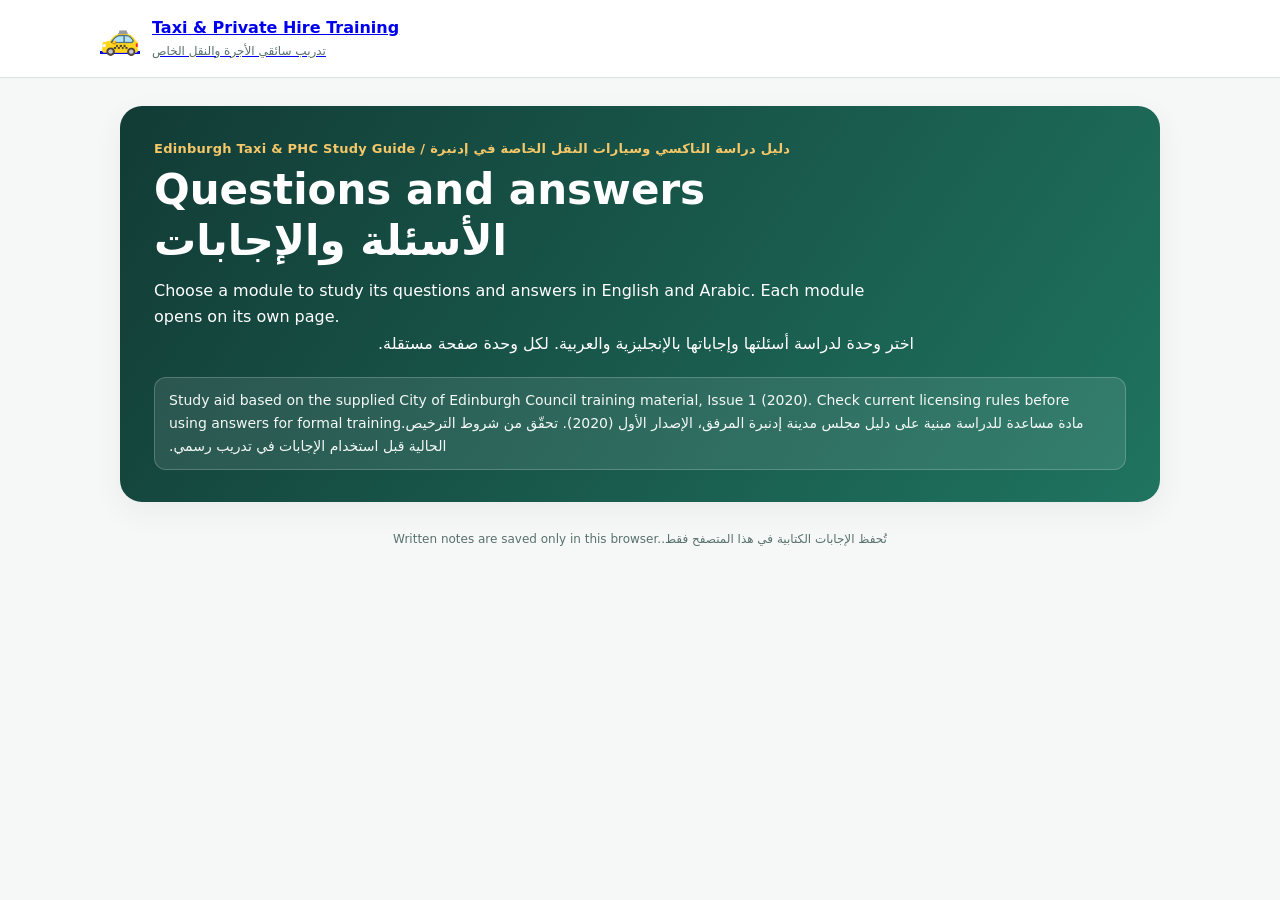
==== index.html @ d299f3bd "Make training questions bilingual and split by section" ====
<!doctype html>
<html lang="en">
<head>
  <meta charset="utf-8">
  <meta name="viewport" content="width=device-width, initial-scale=1">
  <meta name="theme-color" content="#123b36">
  <title>Taxi & PHC Training | تدريب التاكسي والنقل الخاص</title>
  <link rel="stylesheet" href="style.css">
</head>
<body data-page="home">
  <header class="topbar"><a class="brand" href="index.html"><span class="brand-mark">🚕</span><span><strong>Taxi & Private Hire Training</strong><small>تدريب سائقي الأجرة والنقل الخاص</small></span></a></header>
  <main>
    <section class="intro">
      <p class="eyebrow">Edinburgh Taxi & PHC Study Guide / دليل دراسة التاكسي وسيارات النقل الخاصة في إدنبرة</p>
      <h1>Questions and answers<br><span lang="ar" dir="rtl">الأسئلة والإجابات</span></h1>
      <p lang="en" dir="ltr">Choose a module to study its questions and answers in English and Arabic. Each module opens on its own page.</p>
      <p lang="ar" dir="rtl">اختر وحدة لدراسة أسئلتها وإجاباتها بالإنجليزية والعربية. لكل وحدة صفحة مستقلة.</p>
      <div class="notice"><span lang="en" dir="ltr">Study aid based on the supplied City of Edinburgh Council training material, Issue 1 (2020). Check current licensing rules before using answers for formal training.</span><span lang="ar" dir="rtl">مادة مساعدة للدراسة مبنية على دليل مجلس مدينة إدنبرة المرفق، الإصدار الأول (2020). تحقّق من شروط الترخيص الحالية قبل استخدام الإجابات في تدريب رسمي.</span></div>
    </section>
    <section class="module-grid" id="module-cards" aria-label="Training modules / وحدات التدريب"></section>
    <footer><span lang="en" dir="ltr">Written notes are saved only in this browser.</span><span lang="ar" dir="rtl">تُحفظ الإجابات الكتابية في هذا المتصفح فقط.</span></footer>
  </main>
  <script src="questions.js"></script><script src="answers.js"></script><script src="app.js"></script>
</body>
</html>
---- style.css ----
:root{--ink:#18312d;--muted:#58716c;--green:#176454;--pale:#edf5f2;--line:#d9e5e1;--gold:#f5c768;--white:#fff;--shadow:0 10px 30px #1d453310}*{box-sizing:border-box}body{margin:0;background:#f6f8f7;color:var(--ink);font-family:system-ui,-apple-system,"Segoe UI",Arial,sans-serif;line-height:1.65}.topbar{height:auto;min-height:74px;background:var(--white);border-bottom:1px solid var(--line);display:flex;align-items:center;justify-content:space-between;padding:12px max(calc((100% - 1080px)/2),20px);gap:20px}.brand{display:flex;align-items:center;gap:12px}.brand-mark{font-size:32px}.brand strong,.brand small{display:block}.brand small{color:var(--muted);font-size:12px}.language-toggle{border:1px solid var(--line);background:#fff;border-radius:10px;padding:9px 15px;color:var(--green);font-weight:700;cursor:pointer}main{max-width:1080px;margin:0 auto;padding:28px 20px 55px}.intro{background:linear-gradient(125deg,#123b36,#1f7460);color:white;border-radius:22px;padding:32px 34px;box-shadow:var(--shadow)}.eyebrow{color:var(--gold);font-weight:700;font-size:13px;letter-spacing:.02em;margin:0 0 6px}.intro h1{font-size:clamp(28px,5vw,42px);line-height:1.2;margin:0 0 12px}.intro>p:not(.eyebrow){max-width:760px;margin:0}.notice{margin-top:20px;background:#ffffff18;border:1px solid #ffffff35;border-radius:12px;padding:11px 14px;color:#f4f9f7;font-size:14px}.toolbar{display:grid;grid-template-columns:2fr 1fr 1fr;gap:12px;margin:22px 0 10px}.toolbar label{display:grid;gap:5px;font-size:13px;font-weight:700;color:var(--muted)}input,select,textarea{font:inherit;color:var(--ink);border:1px solid var(--line);background:white;border-radius:10px;padding:10px 12px;min-width:0}input:focus,select:focus,textarea:focus,button:focus-visible{outline:3px solid #82c9b5;outline-offset:2px}.progress-row{display:flex;justify-content:space-between;color:var(--muted);font-size:13px;margin:14px 2px}.question-list{display:grid;gap:13px}.card{background:var(--white);border:1px solid var(--line);border-radius:16px;padding:20px 22px;box-shadow:var(--shadow)}.card-head{display:flex;justify-content:space-between;align-items:center;gap:10px;margin-bottom:9px}.tag{background:var(--pale);color:var(--green);border-radius:999px;padding:4px 10px;font-size:12px;font-weight:700}.source{color:var(--muted);font-size:12px;white-space:nowrap}.question{font-size:18px;font-weight:750;margin:0 0 14px;line-height:1.55}.options{display:grid;gap:8px}.option{display:flex;align-items:flex-start;gap:9px;border:1px solid var(--line);padding:10px 12px;border-radius:10px;cursor:pointer}.option:hover{background:#f7fbf9}.option input{margin-top:5px;accent-color:var(--green)}.written textarea{width:100%;min-height:88px;resize:vertical}.actions{display:flex;align-items:center;flex-wrap:wrap;gap:9px;margin-top:13px}.primary,.secondary{border:0;border-radius:9px;padding:9px 14px;font-weight:700;cursor:pointer}.primary{background:var(--green);color:white}.secondary{background:var(--pale);color:var(--green)}.result{font-weight:700;font-size:14px}.correct{color:#177449}.incorrect{color:#aa4038}.feedback{border-inline-start:3px solid var(--green);background:#f4f9f7;padding:10px 12px;margin-top:12px;border-radius:7px;color:#38534d;font-size:14px}.empty{padding:35px;text-align:center;background:white;border:1px dashed var(--line);border-radius:14px;color:var(--muted)}footer{text-align:center;margin:28px auto 0;color:var(--muted);font-size:12px}.ltr{direction:ltr;text-align:left}body[data-lang="en"]{direction:ltr}.english .brand strong{direction:ltr}body[data-lang="en"] .question-list{direction:ltr}body[data-lang="en"] .card{text-align:left}body[data-lang="en"] .feedback{border-inline-start:0;border-left:3px solid var(--green)}@media(max-width:700px){.toolbar{grid-template-columns:1fr 1fr}.search{grid-column:1/-1}.intro{padding:25px 21px}.card{padding:17px}.topbar{padding-inline:16px}}@media(max-width:420px){.toolbar{grid-template-columns:1fr}.search{grid-column:auto}.card-head{align-items:flex-start;flex-direction:column}}
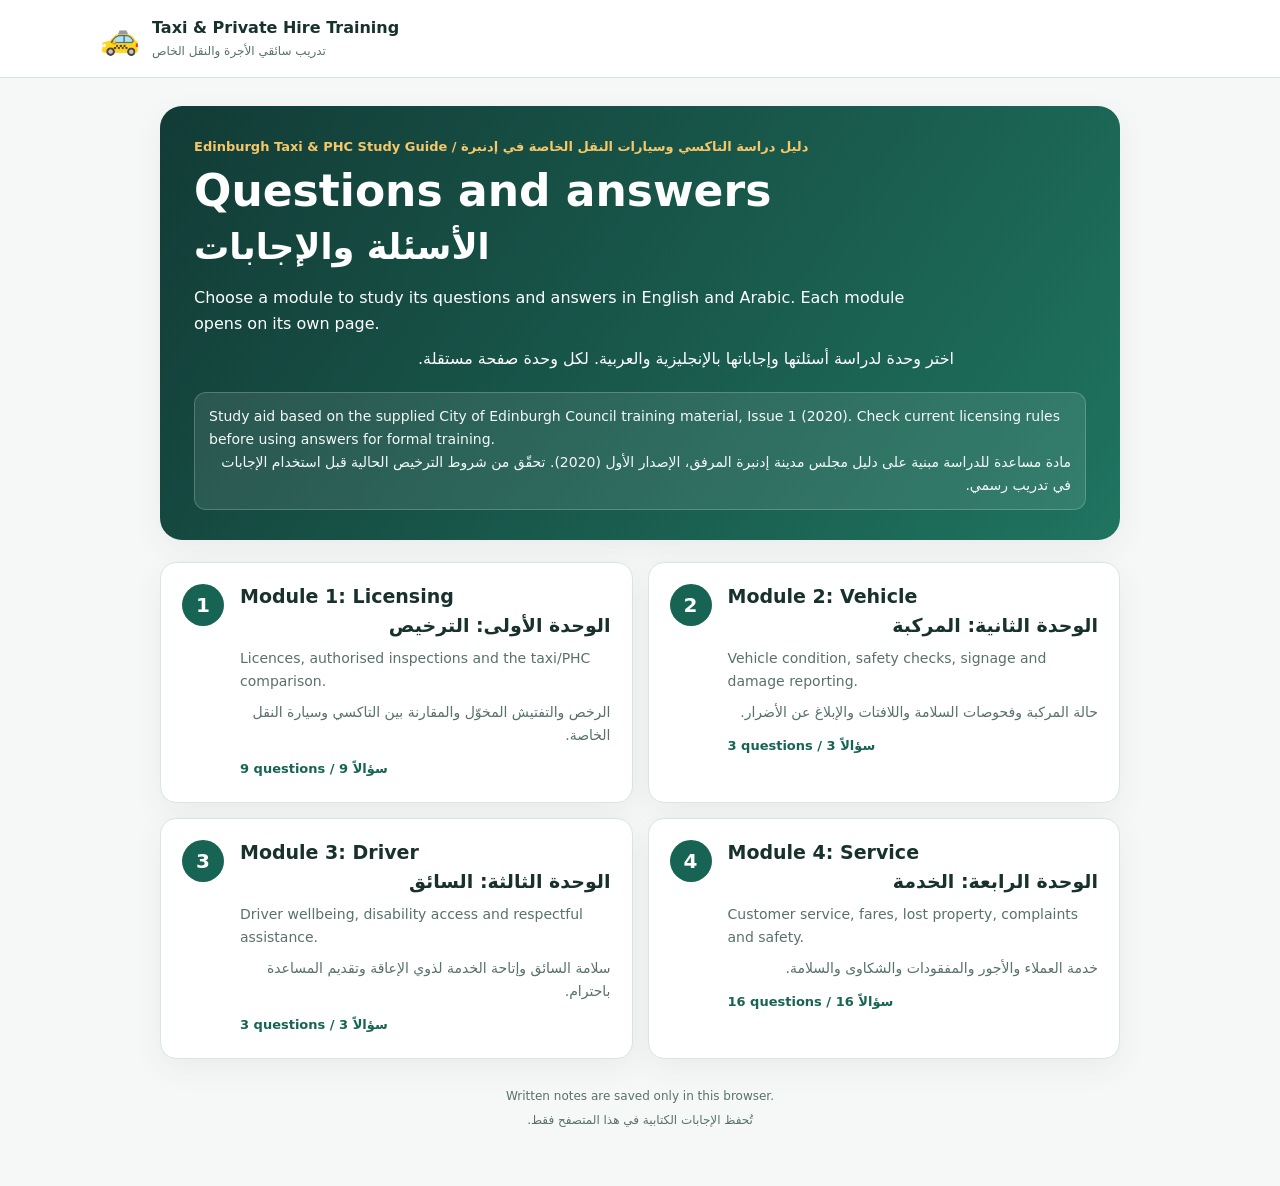
==== commit 5d40bc65: "Refresh page assets for bilingual training" ====
--- a/index.html
+++ b/index.html
@@ -5,7 +5,7 @@
   <meta name="viewport" content="width=device-width, initial-scale=1">
   <meta name="theme-color" content="#123b36">
   <title>Taxi & PHC Training | تدريب التاكسي والنقل الخاص</title>
-  <link rel="stylesheet" href="style.css">
+  <link rel="stylesheet" href="style.css?v=20261118-2">
 </head>
 <body data-page="home">
   <header class="topbar"><a class="brand" href="index.html"><span class="brand-mark">🚕</span><span><strong>Taxi & Private Hire Training</strong><small>تدريب سائقي الأجرة والنقل الخاص</small></span></a></header>
@@ -20,6 +20,6 @@
     <section class="module-grid" id="module-cards" aria-label="Training modules / وحدات التدريب"></section>
     <footer><span lang="en" dir="ltr">Written notes are saved only in this browser.</span><span lang="ar" dir="rtl">تُحفظ الإجابات الكتابية في هذا المتصفح فقط.</span></footer>
   </main>
-  <script src="questions.js"></script><script src="answers.js"></script><script src="app.js"></script>
+  <script src="questions.js?v=20261118-2"></script><script src="answers.js?v=20261118-2"></script><script src="app.js?v=20261118-2"></script>
 </body>
 </html>
--- a/style.css
+++ b/style.css
@@ -1 +1 @@
-:root{--ink:#18312d;--muted:#58716c;--green:#176454;--pale:#edf5f2;--line:#d9e5e1;--gold:#f5c768;--white:#fff;--shadow:0 10px 30px #1d453310}*{box-sizing:border-box}body{margin:0;background:#f6f8f7;color:var(--ink);font-family:system-ui,-apple-system,"Segoe UI",Arial,sans-serif;line-height:1.65}.topbar{height:auto;min-height:74px;background:var(--white);border-bottom:1px solid var(--line);display:flex;align-items:center;justify-content:space-between;padding:12px max(calc((100% - 1080px)/2),20px);gap:20px}.brand{display:flex;align-items:center;gap:12px}.brand-mark{font-size:32px}.brand strong,.brand small{display:block}.brand small{color:var(--muted);font-size:12px}.language-toggle{border:1px solid var(--line);background:#fff;border-radius:10px;padding:9px 15px;color:var(--green);font-weight:700;cursor:pointer}main{max-width:1080px;margin:0 auto;padding:28px 20px 55px}.intro{background:linear-gradient(125deg,#123b36,#1f7460);color:white;border-radius:22px;padding:32px 34px;box-shadow:var(--shadow)}.eyebrow{color:var(--gold);font-weight:700;font-size:13px;letter-spacing:.02em;margin:0 0 6px}.intro h1{font-size:clamp(28px,5vw,42px);line-height:1.2;margin:0 0 12px}.intro>p:not(.eyebrow){max-width:760px;margin:0}.notice{margin-top:20px;background:#ffffff18;border:1px solid #ffffff35;border-radius:12px;padding:11px 14px;color:#f4f9f7;font-size:14px}.toolbar{display:grid;grid-template-columns:2fr 1fr 1fr;gap:12px;margin:22px 0 10px}.toolbar label{display:grid;gap:5px;font-size:13px;font-weight:700;color:var(--muted)}input,select,textarea{font:inherit;color:var(--ink);border:1px solid var(--line);background:white;border-radius:10px;padding:10px 12px;min-width:0}input:focus,select:focus,textarea:focus,button:focus-visible{outline:3px solid #82c9b5;outline-offset:2px}.progress-row{display:flex;justify-content:space-between;color:var(--muted);font-size:13px;margin:14px 2px}.question-list{display:grid;gap:13px}.card{background:var(--white);border:1px solid var(--line);border-radius:16px;padding:20px 22px;box-shadow:var(--shadow)}.card-head{display:flex;justify-content:space-between;align-items:center;gap:10px;margin-bottom:9px}.tag{background:var(--pale);color:var(--green);border-radius:999px;padding:4px 10px;font-size:12px;font-weight:700}.source{color:var(--muted);font-size:12px;white-space:nowrap}.question{font-size:18px;font-weight:750;margin:0 0 14px;line-height:1.55}.options{display:grid;gap:8px}.option{display:flex;align-items:flex-start;gap:9px;border:1px solid var(--line);padding:10px 12px;border-radius:10px;cursor:pointer}.option:hover{background:#f7fbf9}.option input{margin-top:5px;accent-color:var(--green)}.written textarea{width:100%;min-height:88px;resize:vertical}.actions{display:flex;align-items:center;flex-wrap:wrap;gap:9px;margin-top:13px}.primary,.secondary{border:0;border-radius:9px;padding:9px 14px;font-weight:700;cursor:pointer}.primary{background:var(--green);color:white}.secondary{background:var(--pale);color:var(--green)}.result{font-weight:700;font-size:14px}.correct{color:#177449}.incorrect{color:#aa4038}.feedback{border-inline-start:3px solid var(--green);background:#f4f9f7;padding:10px 12px;margin-top:12px;border-radius:7px;color:#38534d;font-size:14px}.empty{padding:35px;text-align:center;background:white;border:1px dashed var(--line);border-radius:14px;color:var(--muted)}footer{text-align:center;margin:28px auto 0;color:var(--muted);font-size:12px}.ltr{direction:ltr;text-align:left}body[data-lang="en"]{direction:ltr}.english .brand strong{direction:ltr}body[data-lang="en"] .question-list{direction:ltr}body[data-lang="en"] .card{text-align:left}body[data-lang="en"] .feedback{border-inline-start:0;border-left:3px solid var(--green)}@media(max-width:700px){.toolbar{grid-template-columns:1fr 1fr}.search{grid-column:1/-1}.intro{padding:25px 21px}.card{padding:17px}.topbar{padding-inline:16px}}@media(max-width:420px){.toolbar{grid-template-columns:1fr}.search{grid-column:auto}.card-head{align-items:flex-start;flex-direction:column}}
+:root{--ink:#18312d;--muted:#58716c;--green:#176454;--deep:#123b36;--pale:#edf5f2;--line:#d9e5e1;--gold:#f5c768;--white:#fff;--shadow:0 10px 30px #1d453310}*{box-sizing:border-box}body{margin:0;background:#f6f8f7;color:var(--ink);font-family:system-ui,-apple-system,"Segoe UI",Arial,sans-serif;line-height:1.65}.topbar{min-height:74px;background:var(--white);border-bottom:1px solid var(--line);display:flex;align-items:center;justify-content:space-between;padding:12px max(calc((100% - 1080px)/2),20px);gap:20px}.brand{display:flex;align-items:center;gap:12px;color:var(--ink);text-decoration:none}.brand-mark{font-size:32px}.brand strong,.brand small{display:block}.brand small{color:var(--muted);font-size:12px}.all-modules{color:var(--green);font-weight:700;text-decoration:none}main{max-width:1000px;margin:0 auto;padding:28px 20px 55px}.intro,.module-intro{background:linear-gradient(125deg,var(--deep),#1f7460);color:white;border-radius:22px;padding:30px 34px;box-shadow:var(--shadow)}.eyebrow{color:var(--gold);font-weight:700;font-size:13px;margin:0 0 8px}.intro h1{font-size:clamp(30px,5vw,44px);line-height:1.2;margin:0 0 14px}.intro h1 span{font-size:.8em}.intro>p:not(.eyebrow){max-width:760px;margin:8px 0}.notice{margin-top:20px;background:#ffffff18;border:1px solid #ffffff35;border-radius:12px;padding:12px 14px;color:#f4f9f7;font-size:14px}.notice span{display:block}.module-grid{display:grid;grid-template-columns:repeat(2,minmax(0,1fr));gap:15px;margin:22px 0}.module-card{display:flex;gap:16px;align-items:flex-start;padding:21px;background:white;border:1px solid var(--line);border-radius:16px;text-decoration:none;color:var(--ink);box-shadow:var(--shadow);transition:transform .15s,border-color .15s}.module-card:hover{transform:translateY(-2px);border-color:#8ab9aa}.module-number{flex:none;width:42px;height:42px;border-radius:50%;background:var(--green);color:white;display:grid;place-items:center;font-size:20px;font-weight:800}.module-card h2{margin:0;font-size:19px;line-height:1.35}.module-card h2[lang=ar]{margin-top:3px}.module-card p{margin:8px 0;color:var(--muted);font-size:14px}.module-card strong{color:var(--green);font-size:13px}.module-nav{display:flex;align-items:center;justify-content:space-between;gap:12px;margin:0 0 18px}.module-nav a{color:#e8f5f0;text-decoration:none;font-size:13px;font-weight:700}.module-nav a:hover{text-decoration:underline}.module-intro h1{margin:0;font-size:clamp(26px,4vw,38px);line-height:1.2}.module-intro h1 span{display:block}.bilingual-intro{margin-top:10px}.bilingual-intro p{margin:4px 0}.count-pill{display:inline-block;margin:14px 0 0;padding:5px 12px;border-radius:99px;background:#ffffff20;font-size:13px}.question-list{display:grid;gap:14px;margin-top:20px}.question-card{padding:20px 22px;background:white;border:1px solid var(--line);border-radius:16px;box-shadow:var(--shadow)}.meta{display:flex;justify-content:space-between;gap:12px;color:var(--muted);font-size:12px;margin-bottom:12px}.question-prompt{padding:12px 14px;background:#f1f7f5;border-radius:12px;border-inline-start:4px solid var(--green)}.language-label{display:block;margin-bottom:8px;color:var(--green);font-size:13px;font-weight:800}.bilingual p{margin:3px 0}.bilingual p[lang=en]{text-align:left}.bilingual p[lang=ar]{text-align:right}.question-text p{font-weight:700;font-size:17px;line-height:1.5}.options{border:0;padding:0;margin:15px 0 0}.options legend{font-weight:700;color:var(--muted);font-size:13px;margin-bottom:8px}.option{display:flex;align-items:flex-start;gap:10px;padding:10px 12px;margin:7px 0;border:1px solid var(--line);border-radius:10px;cursor:pointer}.option:hover{background:#f7fbf9}.option input{margin-top:6px;accent-color:var(--green)}.option span{display:grid;gap:1px}.option b[lang=en]{text-align:left}.option b[lang=ar]{text-align:right}.response-label{display:grid;gap:6px;margin-top:14px;font-weight:700;color:var(--muted)}.response-label span{display:block}.response-label span[lang=ar]{text-align:right}textarea{width:100%;min-height:78px;padding:10px 12px;border:1px solid var(--line);border-radius:10px;font:inherit;color:var(--ink);resize:vertical}.actions{display:flex;align-items:center;gap:12px;flex-wrap:wrap;margin:12px 0}.check-button{border:0;border-radius:9px;background:var(--green);color:white;padding:9px 14px;font:inherit;font-weight:700;cursor:pointer}.check-button:hover{background:#124f43}.result{display:flex;gap:10px;font-weight:700;font-size:14px}.correct{color:#177449}.incorrect{color:#aa4038}.answer{margin-top:12px;border-top:1px solid var(--line);padding-top:10px}.answer summary{display:flex;gap:16px;cursor:pointer;color:var(--green);font-weight:800}.answer-body{margin-top:12px;padding:13px 14px;background:#f4f9f7;border-radius:10px}.answer-body h3,.answer-body h4{display:flex;justify-content:space-between;gap:10px;margin:0 0 8px;color:var(--green);font-size:15px}.answer-body h4{margin-top:13px}.answer-text p,.explanation-text p{white-space:pre-line;margin:0 0 7px}.answer-text p[lang=en],.explanation-text p[lang=en]{text-align:left}.answer-text p[lang=ar],.explanation-text p[lang=ar]{text-align:right}.bottom-nav{margin:24px 2px}.bottom-nav a{color:var(--green)}footer{display:grid;gap:4px;text-align:center;margin:28px auto 0;color:var(--muted);font-size:12px}footer span[lang=ar]{text-align:center}button:focus-visible,a:focus-visible,input:focus-visible,textarea:focus-visible{outline:3px solid #82c9b5;outline-offset:2px}@media(max-width:680px){.module-grid{grid-template-columns:1fr}.intro,.module-intro{padding:24px 20px}.question-card{padding:16px}.module-nav{flex-wrap:wrap}.meta{align-items:flex-start}.topbar{padding-inline:15px}.all-modules{font-size:12px}}
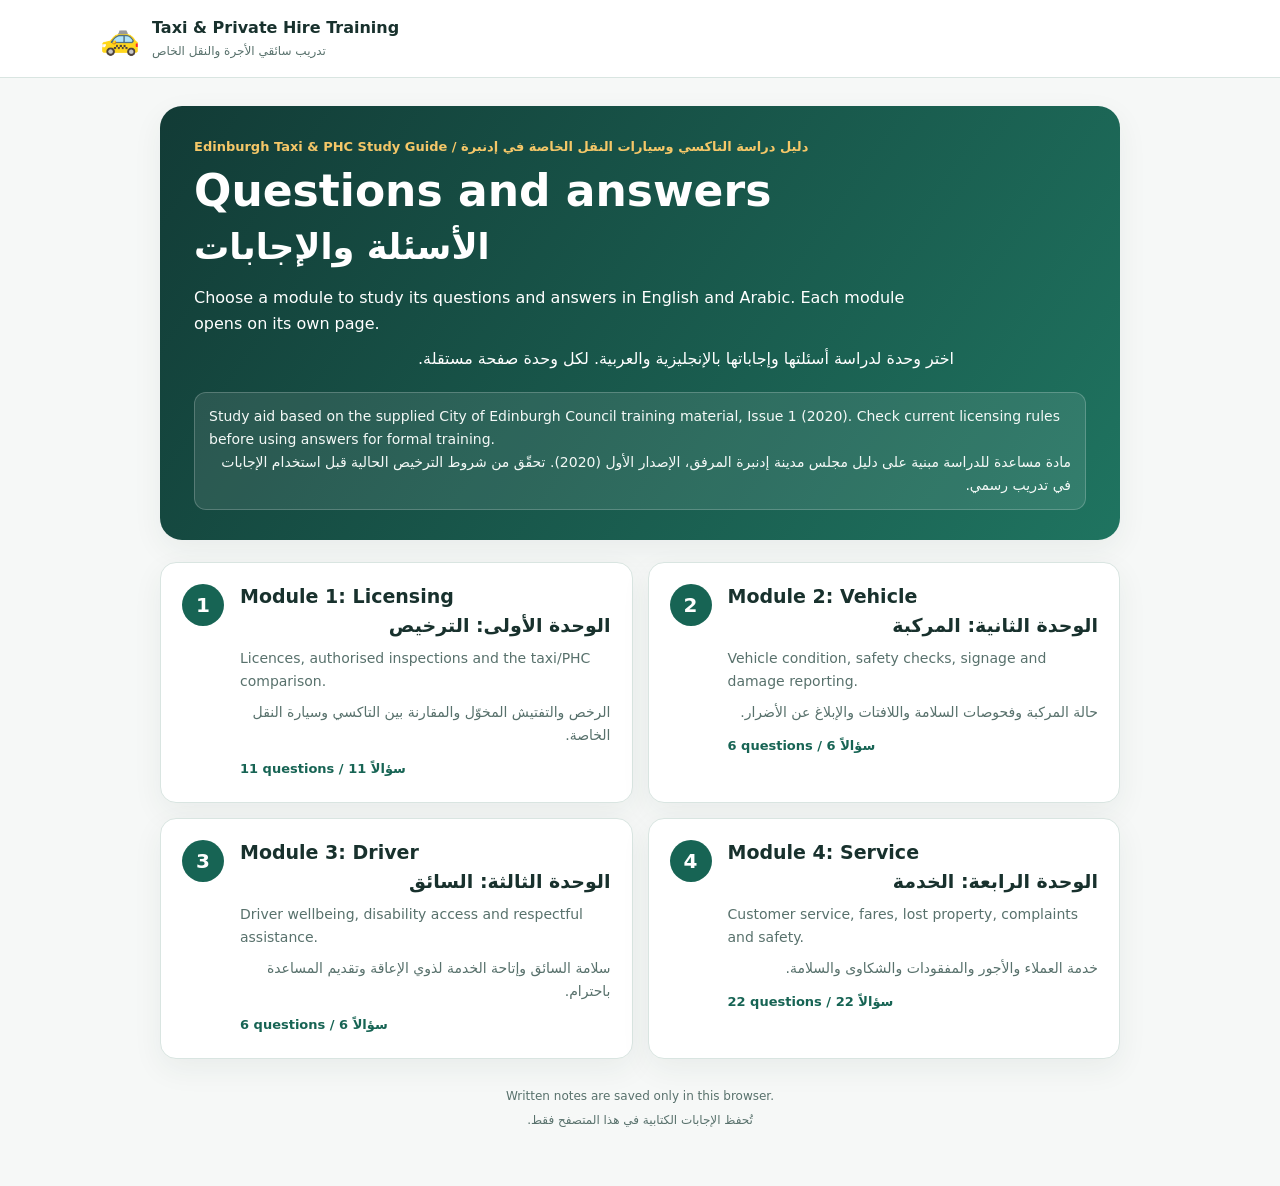
==== commit 0d5bfe40: "Polish bilingual child safety guidance" ====
--- a/index.html
+++ b/index.html
@@ -5,7 +5,7 @@
   <meta name="viewport" content="width=device-width, initial-scale=1">
   <meta name="theme-color" content="#123b36">
   <title>Taxi & PHC Training | تدريب التاكسي والنقل الخاص</title>
-  <link rel="stylesheet" href="style.css?v=20261118-2">
+  <link rel="stylesheet" href="style.css?v=20261118-4">
 </head>
 <body data-page="home">
   <header class="topbar"><a class="brand" href="index.html"><span class="brand-mark">🚕</span><span><strong>Taxi & Private Hire Training</strong><small>تدريب سائقي الأجرة والنقل الخاص</small></span></a></header>
@@ -20,6 +20,6 @@
     <section class="module-grid" id="module-cards" aria-label="Training modules / وحدات التدريب"></section>
     <footer><span lang="en" dir="ltr">Written notes are saved only in this browser.</span><span lang="ar" dir="rtl">تُحفظ الإجابات الكتابية في هذا المتصفح فقط.</span></footer>
   </main>
-  <script src="questions.js?v=20261118-2"></script><script src="answers.js?v=20261118-2"></script><script src="app.js?v=20261118-2"></script>
+  <script src="questions.js?v=20261118-4"></script><script src="extra-questions.js?v=20261118-4"></script><script src="answers.js?v=20261118-4"></script><script src="course-guide.js?v=20261118-4"></script><script src="app.js?v=20261118-4"></script>
 </body>
 </html>
--- a/style.css
+++ b/style.css
@@ -1 +1,3 @@
 :root{--ink:#18312d;--muted:#58716c;--green:#176454;--deep:#123b36;--pale:#edf5f2;--line:#d9e5e1;--gold:#f5c768;--white:#fff;--shadow:0 10px 30px #1d453310}*{box-sizing:border-box}body{margin:0;background:#f6f8f7;color:var(--ink);font-family:system-ui,-apple-system,"Segoe UI",Arial,sans-serif;line-height:1.65}.topbar{min-height:74px;background:var(--white);border-bottom:1px solid var(--line);display:flex;align-items:center;justify-content:space-between;padding:12px max(calc((100% - 1080px)/2),20px);gap:20px}.brand{display:flex;align-items:center;gap:12px;color:var(--ink);text-decoration:none}.brand-mark{font-size:32px}.brand strong,.brand small{display:block}.brand small{color:var(--muted);font-size:12px}.all-modules{color:var(--green);font-weight:700;text-decoration:none}main{max-width:1000px;margin:0 auto;padding:28px 20px 55px}.intro,.module-intro{background:linear-gradient(125deg,var(--deep),#1f7460);color:white;border-radius:22px;padding:30px 34px;box-shadow:var(--shadow)}.eyebrow{color:var(--gold);font-weight:700;font-size:13px;margin:0 0 8px}.intro h1{font-size:clamp(30px,5vw,44px);line-height:1.2;margin:0 0 14px}.intro h1 span{font-size:.8em}.intro>p:not(.eyebrow){max-width:760px;margin:8px 0}.notice{margin-top:20px;background:#ffffff18;border:1px solid #ffffff35;border-radius:12px;padding:12px 14px;color:#f4f9f7;font-size:14px}.notice span{display:block}.module-grid{display:grid;grid-template-columns:repeat(2,minmax(0,1fr));gap:15px;margin:22px 0}.module-card{display:flex;gap:16px;align-items:flex-start;padding:21px;background:white;border:1px solid var(--line);border-radius:16px;text-decoration:none;color:var(--ink);box-shadow:var(--shadow);transition:transform .15s,border-color .15s}.module-card:hover{transform:translateY(-2px);border-color:#8ab9aa}.module-number{flex:none;width:42px;height:42px;border-radius:50%;background:var(--green);color:white;display:grid;place-items:center;font-size:20px;font-weight:800}.module-card h2{margin:0;font-size:19px;line-height:1.35}.module-card h2[lang=ar]{margin-top:3px}.module-card p{margin:8px 0;color:var(--muted);font-size:14px}.module-card strong{color:var(--green);font-size:13px}.module-nav{display:flex;align-items:center;justify-content:space-between;gap:12px;margin:0 0 18px}.module-nav a{color:#e8f5f0;text-decoration:none;font-size:13px;font-weight:700}.module-nav a:hover{text-decoration:underline}.module-intro h1{margin:0;font-size:clamp(26px,4vw,38px);line-height:1.2}.module-intro h1 span{display:block}.bilingual-intro{margin-top:10px}.bilingual-intro p{margin:4px 0}.count-pill{display:inline-block;margin:14px 0 0;padding:5px 12px;border-radius:99px;background:#ffffff20;font-size:13px}.question-list{display:grid;gap:14px;margin-top:20px}.question-card{padding:20px 22px;background:white;border:1px solid var(--line);border-radius:16px;box-shadow:var(--shadow)}.meta{display:flex;justify-content:space-between;gap:12px;color:var(--muted);font-size:12px;margin-bottom:12px}.question-prompt{padding:12px 14px;background:#f1f7f5;border-radius:12px;border-inline-start:4px solid var(--green)}.language-label{display:block;margin-bottom:8px;color:var(--green);font-size:13px;font-weight:800}.bilingual p{margin:3px 0}.bilingual p[lang=en]{text-align:left}.bilingual p[lang=ar]{text-align:right}.question-text p{font-weight:700;font-size:17px;line-height:1.5}.options{border:0;padding:0;margin:15px 0 0}.options legend{font-weight:700;color:var(--muted);font-size:13px;margin-bottom:8px}.option{display:flex;align-items:flex-start;gap:10px;padding:10px 12px;margin:7px 0;border:1px solid var(--line);border-radius:10px;cursor:pointer}.option:hover{background:#f7fbf9}.option input{margin-top:6px;accent-color:var(--green)}.option span{display:grid;gap:1px}.option b[lang=en]{text-align:left}.option b[lang=ar]{text-align:right}.response-label{display:grid;gap:6px;margin-top:14px;font-weight:700;color:var(--muted)}.response-label span{display:block}.response-label span[lang=ar]{text-align:right}textarea{width:100%;min-height:78px;padding:10px 12px;border:1px solid var(--line);border-radius:10px;font:inherit;color:var(--ink);resize:vertical}.actions{display:flex;align-items:center;gap:12px;flex-wrap:wrap;margin:12px 0}.check-button{border:0;border-radius:9px;background:var(--green);color:white;padding:9px 14px;font:inherit;font-weight:700;cursor:pointer}.check-button:hover{background:#124f43}.result{display:flex;gap:10px;font-weight:700;font-size:14px}.correct{color:#177449}.incorrect{color:#aa4038}.answer{margin-top:12px;border-top:1px solid var(--line);padding-top:10px}.answer summary{display:flex;gap:16px;cursor:pointer;color:var(--green);font-weight:800}.answer-body{margin-top:12px;padding:13px 14px;background:#f4f9f7;border-radius:10px}.answer-body h3,.answer-body h4{display:flex;justify-content:space-between;gap:10px;margin:0 0 8px;color:var(--green);font-size:15px}.answer-body h4{margin-top:13px}.answer-text p,.explanation-text p{white-space:pre-line;margin:0 0 7px}.answer-text p[lang=en],.explanation-text p[lang=en]{text-align:left}.answer-text p[lang=ar],.explanation-text p[lang=ar]{text-align:right}.bottom-nav{margin:24px 2px}.bottom-nav a{color:var(--green)}footer{display:grid;gap:4px;text-align:center;margin:28px auto 0;color:var(--muted);font-size:12px}footer span[lang=ar]{text-align:center}button:focus-visible,a:focus-visible,input:focus-visible,textarea:focus-visible{outline:3px solid #82c9b5;outline-offset:2px}@media(max-width:680px){.module-grid{grid-template-columns:1fr}.intro,.module-intro{padding:24px 20px}.question-card{padding:16px}.module-nav{flex-wrap:wrap}.meta{align-items:flex-start}.topbar{padding-inline:15px}.all-modules{font-size:12px}}
+
+.guide-section,.questions-section{margin:26px 0}.guide-heading,.questions-section>h2{margin:0 0 13px}.guide-heading h2,.questions-section>h2{font-size:24px;line-height:1.35}.guide-heading h2 span,.questions-section>h2 span{display:block}.guide-heading>p{margin:4px 0 14px;color:var(--muted)}.guide-list{display:grid;gap:12px}.guide-card{background:#fff;border:1px solid var(--line);border-radius:15px;padding:17px 19px;box-shadow:var(--shadow)}.guide-card h3{font-size:17px;line-height:1.45;margin:7px 0 9px}.guide-card h3 span{display:block}.guide-text p,.answer-text p,.explanation-text p{white-space:pre-line}.guide-text{border-inline-start:3px solid var(--green);padding-inline-start:12px}.guide-text p{margin:6px 0}.questions-section{padding-top:10px;border-top:1px solid var(--line)}
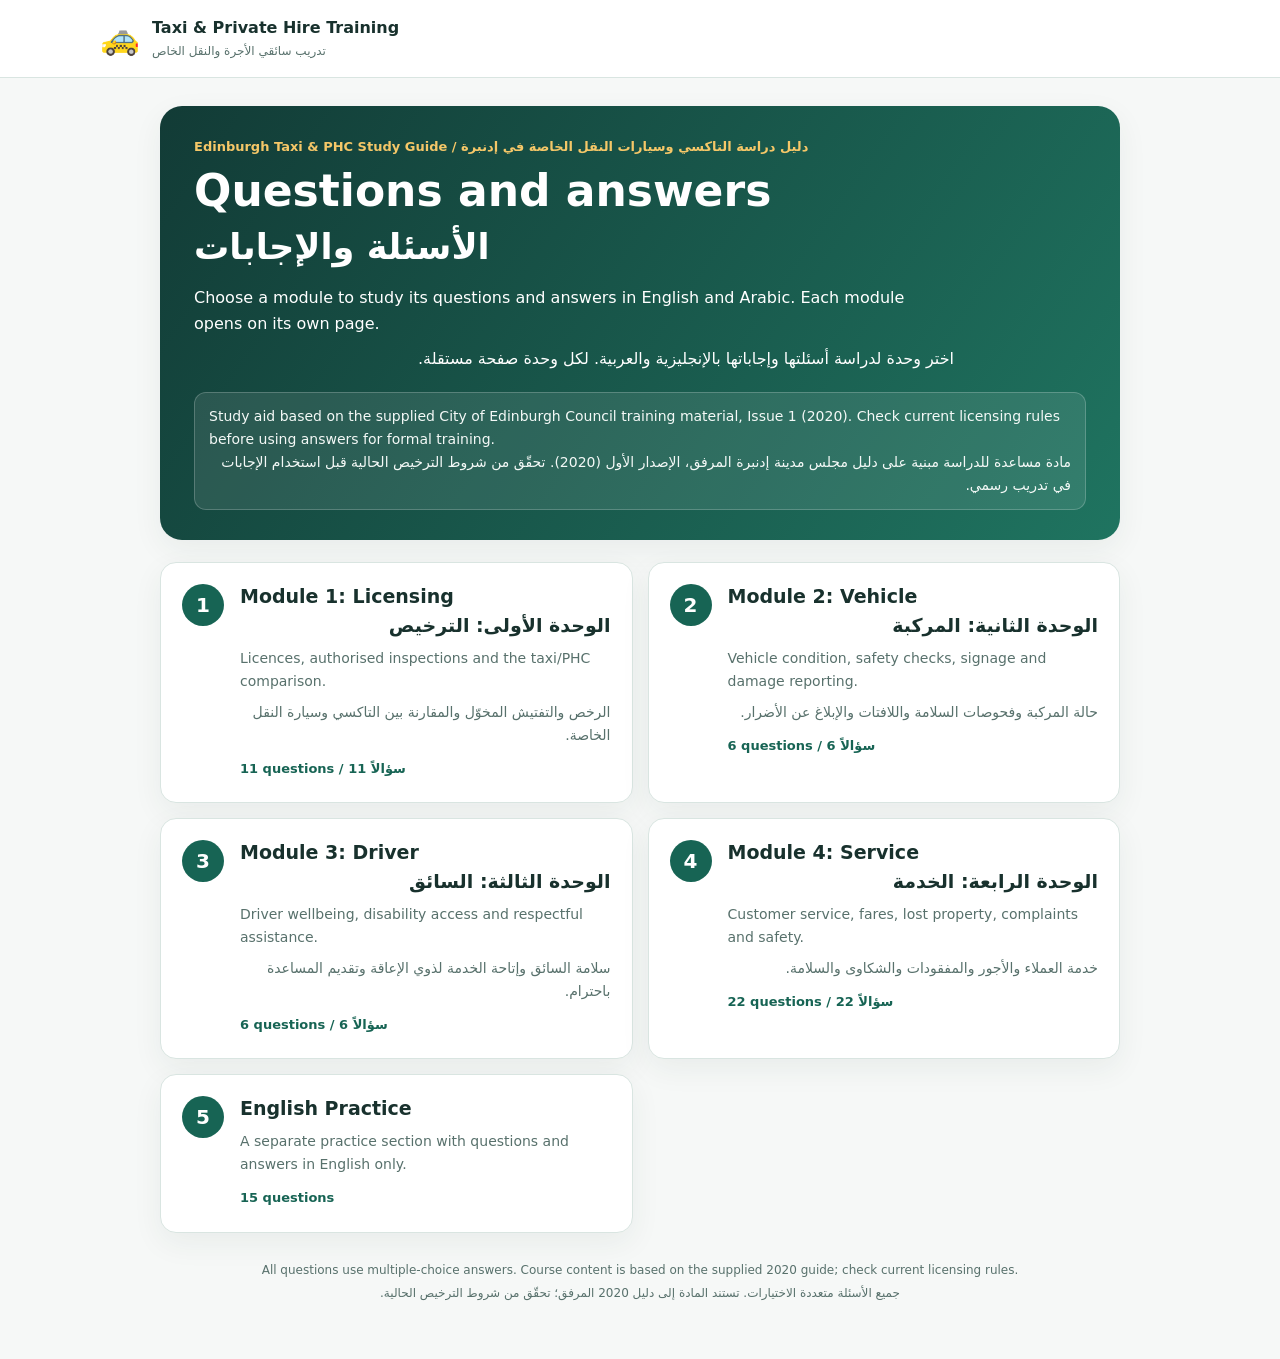
==== commit be313465: "Add separate English practice section to home page" ====
--- a/index.html
+++ b/index.html
@@ -5,7 +5,7 @@
   <meta name="viewport" content="width=device-width, initial-scale=1">
   <meta name="theme-color" content="#123b36">
   <title>Taxi & PHC Training | تدريب التاكسي والنقل الخاص</title>
-  <link rel="stylesheet" href="style.css?v=20261118-4">
+  <link rel="stylesheet" href="style.css?v=20261118-5">
 </head>
 <body data-page="home">
   <header class="topbar"><a class="brand" href="index.html"><span class="brand-mark">🚕</span><span><strong>Taxi & Private Hire Training</strong><small>تدريب سائقي الأجرة والنقل الخاص</small></span></a></header>
@@ -18,8 +18,8 @@
       <div class="notice"><span lang="en" dir="ltr">Study aid based on the supplied City of Edinburgh Council training material, Issue 1 (2020). Check current licensing rules before using answers for formal training.</span><span lang="ar" dir="rtl">مادة مساعدة للدراسة مبنية على دليل مجلس مدينة إدنبرة المرفق، الإصدار الأول (2020). تحقّق من شروط الترخيص الحالية قبل استخدام الإجابات في تدريب رسمي.</span></div>
     </section>
     <section class="module-grid" id="module-cards" aria-label="Training modules / وحدات التدريب"></section>
-    <footer><span lang="en" dir="ltr">Written notes are saved only in this browser.</span><span lang="ar" dir="rtl">تُحفظ الإجابات الكتابية في هذا المتصفح فقط.</span></footer>
+    <footer><span lang="en" dir="ltr">All questions use multiple-choice answers. Course content is based on the supplied 2020 guide; check current licensing rules.</span><span lang="ar" dir="rtl">جميع الأسئلة متعددة الاختيارات. تستند المادة إلى دليل 2020 المرفق؛ تحقّق من شروط الترخيص الحالية.</span></footer>
   </main>
-  <script src="questions.js?v=20261118-4"></script><script src="extra-questions.js?v=20261118-4"></script><script src="answers.js?v=20261118-4"></script><script src="course-guide.js?v=20261118-4"></script><script src="app.js?v=20261118-4"></script>
+  <script src="questions.js?v=20261118-5"></script><script src="extra-questions.js?v=20261118-5"></script><script src="answers.js?v=20261118-5"></script><script src="course-guide.js?v=20261118-5"></script><script src="app.js?v=20261118-5"></script>
 </body>
 </html>
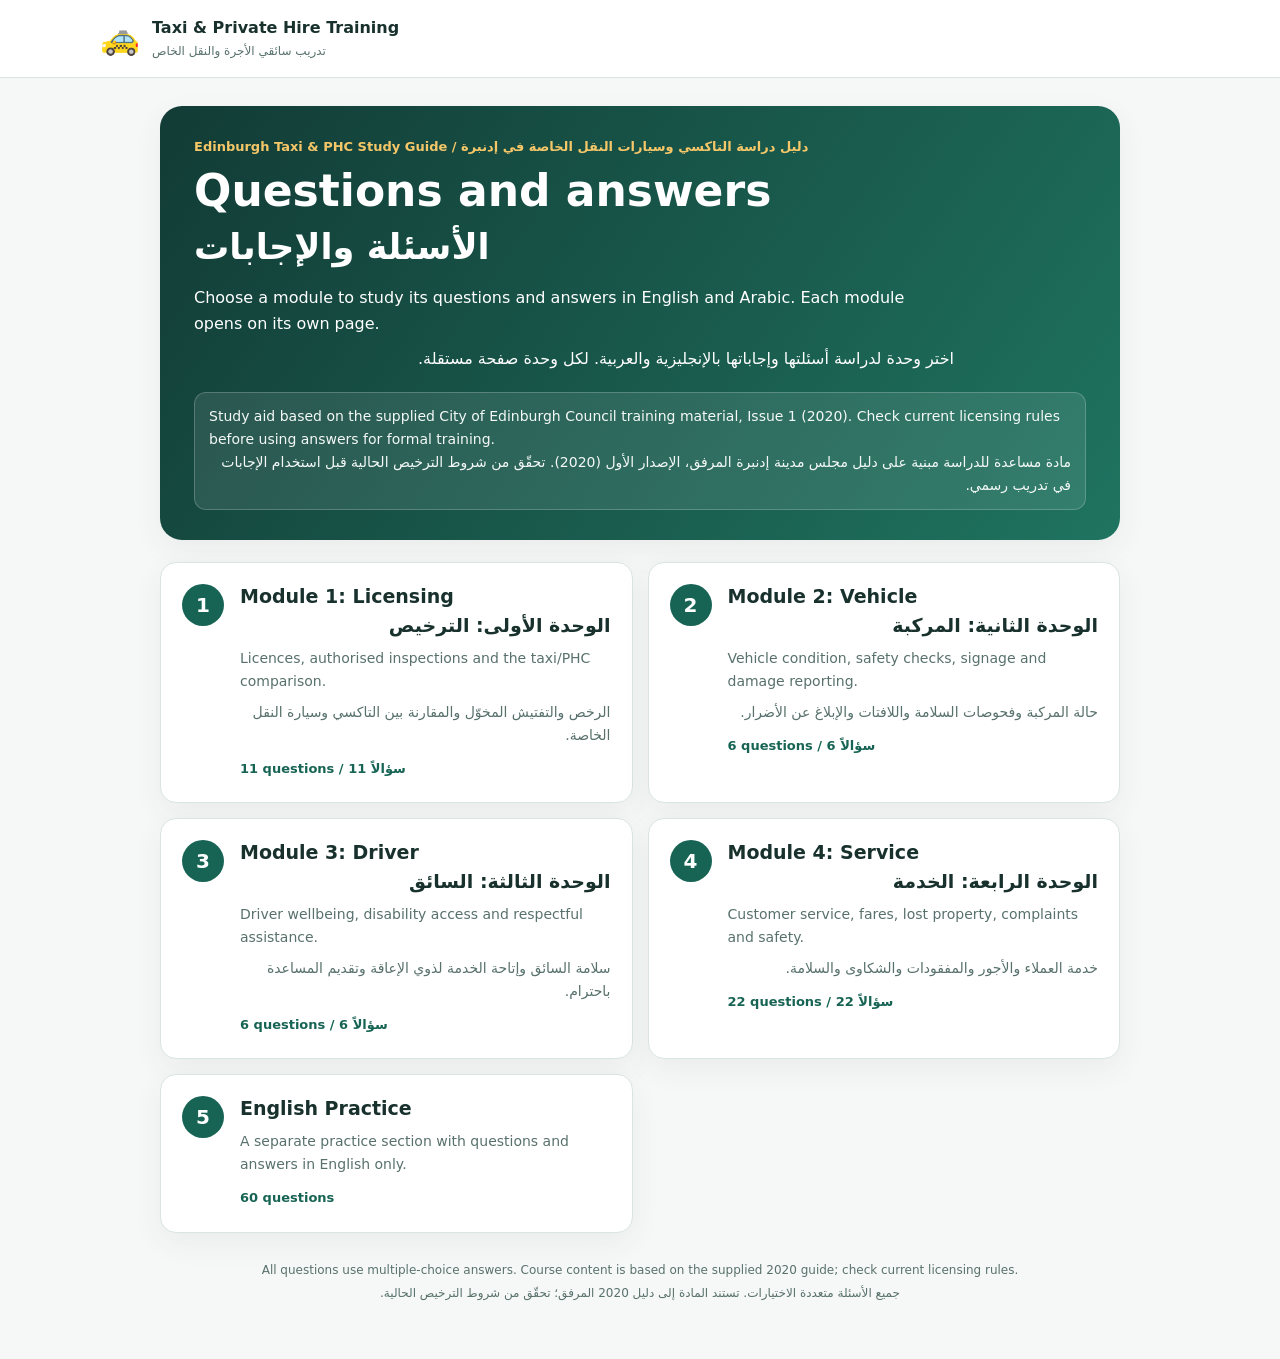
==== commit 850f5379: "Refresh pages for expanded English question bank" ====
--- a/index.html
+++ b/index.html
@@ -5,7 +5,7 @@
   <meta name="viewport" content="width=device-width, initial-scale=1">
   <meta name="theme-color" content="#123b36">
   <title>Taxi & PHC Training | تدريب التاكسي والنقل الخاص</title>
-  <link rel="stylesheet" href="style.css?v=20261118-5">
+  <link rel="stylesheet" href="style.css?v=20261118-6">
 </head>
 <body data-page="home">
   <header class="topbar"><a class="brand" href="index.html"><span class="brand-mark">🚕</span><span><strong>Taxi & Private Hire Training</strong><small>تدريب سائقي الأجرة والنقل الخاص</small></span></a></header>
@@ -20,6 +20,6 @@
     <section class="module-grid" id="module-cards" aria-label="Training modules / وحدات التدريب"></section>
     <footer><span lang="en" dir="ltr">All questions use multiple-choice answers. Course content is based on the supplied 2020 guide; check current licensing rules.</span><span lang="ar" dir="rtl">جميع الأسئلة متعددة الاختيارات. تستند المادة إلى دليل 2020 المرفق؛ تحقّق من شروط الترخيص الحالية.</span></footer>
   </main>
-  <script src="questions.js?v=20261118-5"></script><script src="extra-questions.js?v=20261118-5"></script><script src="answers.js?v=20261118-5"></script><script src="course-guide.js?v=20261118-5"></script><script src="app.js?v=20261118-5"></script>
+  <script src="questions.js?v=20261118-6"></script><script src="extra-questions.js?v=20261118-6"></script><script src="answers.js?v=20261118-6"></script><script src="course-guide.js?v=20261118-6"></script><script src="app.js?v=20261118-6"></script>
 </body>
 </html>
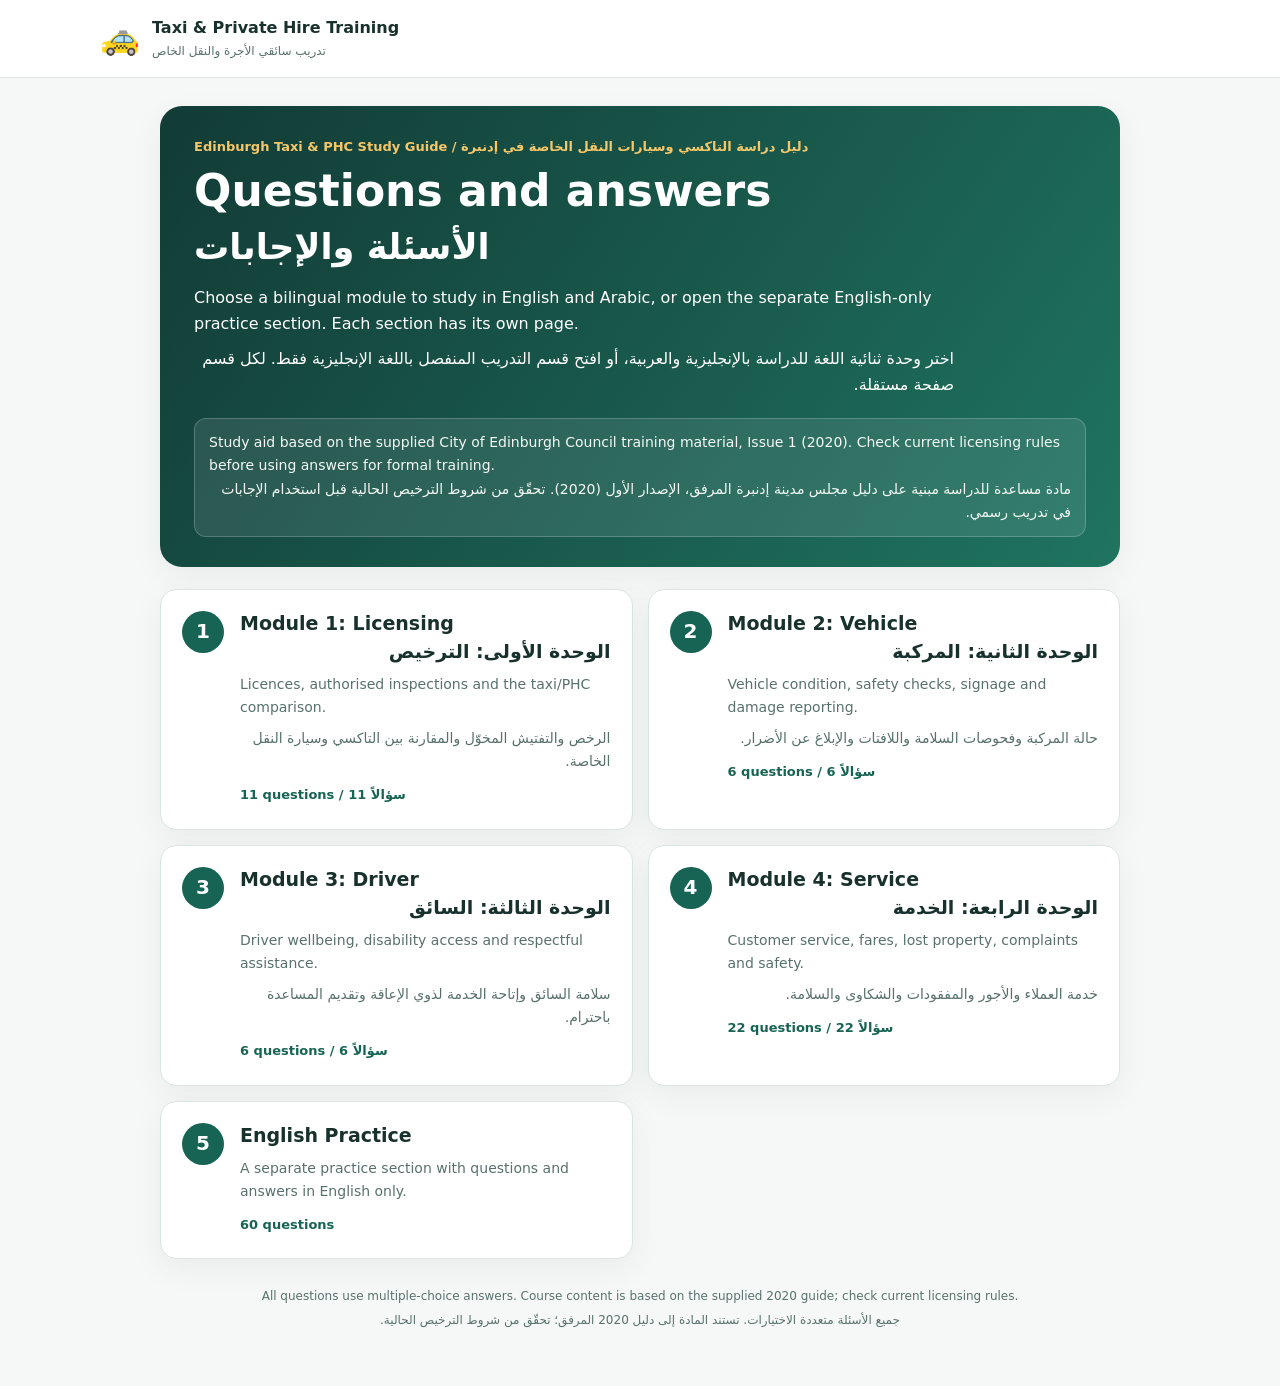
==== commit f63d8b33: "Clarify bilingual and English-only sections" ====
--- a/index.html
+++ b/index.html
@@ -13,8 +13,8 @@
     <section class="intro">
       <p class="eyebrow">Edinburgh Taxi & PHC Study Guide / دليل دراسة التاكسي وسيارات النقل الخاصة في إدنبرة</p>
       <h1>Questions and answers<br><span lang="ar" dir="rtl">الأسئلة والإجابات</span></h1>
-      <p lang="en" dir="ltr">Choose a module to study its questions and answers in English and Arabic. Each module opens on its own page.</p>
-      <p lang="ar" dir="rtl">اختر وحدة لدراسة أسئلتها وإجاباتها بالإنجليزية والعربية. لكل وحدة صفحة مستقلة.</p>
+      <p lang="en" dir="ltr">Choose a bilingual module to study in English and Arabic, or open the separate English-only practice section. Each section has its own page.</p>
+      <p lang="ar" dir="rtl">اختر وحدة ثنائية اللغة للدراسة بالإنجليزية والعربية، أو افتح قسم التدريب المنفصل باللغة الإنجليزية فقط. لكل قسم صفحة مستقلة.</p>
       <div class="notice"><span lang="en" dir="ltr">Study aid based on the supplied City of Edinburgh Council training material, Issue 1 (2020). Check current licensing rules before using answers for formal training.</span><span lang="ar" dir="rtl">مادة مساعدة للدراسة مبنية على دليل مجلس مدينة إدنبرة المرفق، الإصدار الأول (2020). تحقّق من شروط الترخيص الحالية قبل استخدام الإجابات في تدريب رسمي.</span></div>
     </section>
     <section class="module-grid" id="module-cards" aria-label="Training modules / وحدات التدريب"></section>
